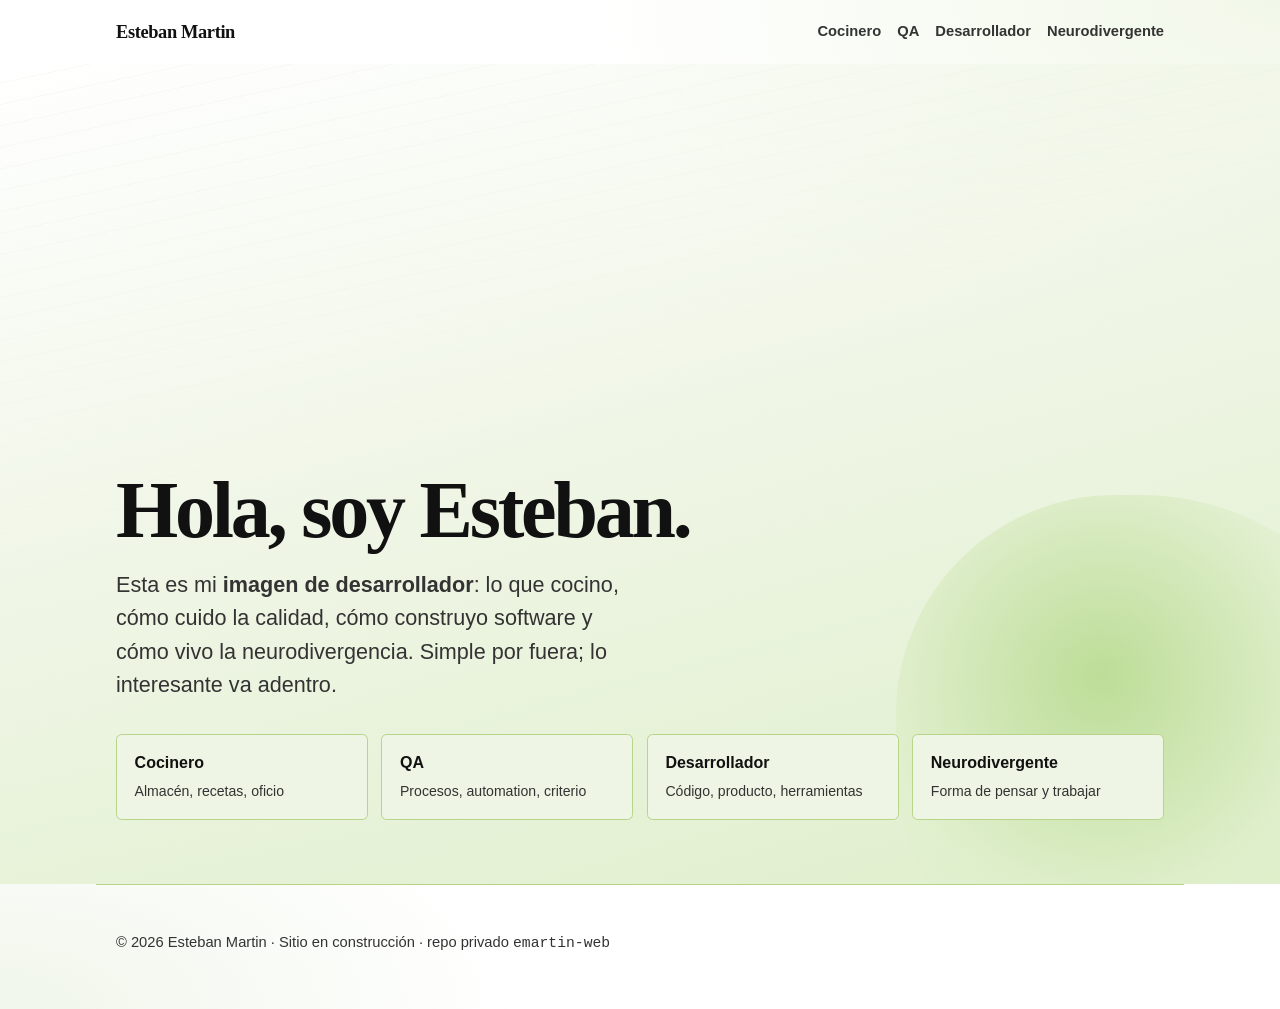
==== index.html @ 3458303c "chore: initial static skeleton for personal developer site" ====
<!DOCTYPE html>
<html lang="es-AR">
<head>
  <meta charset="utf-8" />
  <meta name="viewport" content="width=device-width, initial-scale=1" />
  <title>Esteban Martin — cocinero, QA, desarrollador</title>
  <meta name="description" content="Imagen de desarrollador: cocina, calidad, código y neurodivergencia. Sitio personal en construcción." />
  <meta name="robots" content="noindex, nofollow" />
  <link rel="stylesheet" href="assets/css/site.css" />
</head>
<body>
  <a class="skip" href="#contenido">Saltar al contenido</a>
  <header class="site-header">
    <a class="logo" href="./">Esteban Martin</a>
    <nav class="nav" aria-label="Principal">
      <a href="cocina/">Cocinero</a>
      <a href="qa/">QA</a>
      <a href="dev/">Desarrollador</a>
      <a href="neuro/">Neurodivergente</a>
    </nav>
  </header>

  <main id="contenido" class="hero">
    <div class="hero-plane" aria-hidden="true"></div>
    <div class="hero-inner">
      <h1 class="brand-hero">Hola, soy Esteban.</h1>
      <p class="hero-lead">
        Esta es mi <strong>imagen de desarrollador</strong>: lo que cocino, cómo cuido la calidad,
        cómo construyo software y cómo vivo la neurodivergencia. Simple por fuera; lo interesante
        va adentro.
      </p>
      <nav class="pillar-grid" aria-label="Ejes personales">
        <a class="pillar-card" href="cocina/">Cocinero<span>Almacén, recetas, oficio</span></a>
        <a class="pillar-card" href="qa/">QA<span>Procesos, automation, criterio</span></a>
        <a class="pillar-card" href="dev/">Desarrollador<span>Código, producto, herramientas</span></a>
        <a class="pillar-card" href="neuro/">Neurodivergente<span>Forma de pensar y trabajar</span></a>
      </nav>
    </div>
  </main>

  <footer class="site-footer">
    <p>© 2026 Esteban Martin · Sitio en construcción · repo privado <code>emartin-web</code></p>
  </footer>
</body>
</html>
---- assets/css/site.css ----
/* emartin-web · paleta inspirada en Guía Almacén Gourmet + verdes Lista Criolla */
:root {
  --bg: #ffffff;
  --text: #111111;
  --muted: #333333;
  --surface: #eef5e4;
  --surface-2: #ddeec8;
  --primary: #6fa839;
  --primary-dark: #5a8f2e;
  --primary-line: #b8d48a;
  --accent-glow: #8bc34a;
  --link: #2d6a1e;
  --max: 68rem;
  --font-display: "Iowan Old Style", "Palatino Linotype", Palatino, Georgia, serif;
  --font-body: "Avenir Next", "Segoe UI", "Helvetica Neue", Helvetica, sans-serif;
}

*,
*::before,
*::after {
  box-sizing: border-box;
}

html {
  scroll-behavior: smooth;
}

body {
  margin: 0;
  min-height: 100vh;
  font-family: var(--font-body);
  color: var(--text);
  background:
    radial-gradient(110% 70% at 100% 0%, rgba(143, 195, 74, 0.12) 0%, transparent 50%),
    radial-gradient(90% 55% at 0% 100%, rgba(111, 168, 57, 0.1) 0%, transparent 45%),
    var(--bg);
  line-height: 1.55;
}

a {
  color: var(--link);
}

a:hover {
  text-decoration-thickness: 2px;
}

.skip {
  position: absolute;
  left: -999px;
  top: 0;
  background: var(--text);
  color: var(--bg);
  padding: 0.5rem 1rem;
  z-index: 100;
}

.skip:focus {
  left: 0.5rem;
  top: 0.5rem;
}

.site-header {
  display: flex;
  align-items: center;
  justify-content: space-between;
  gap: 1rem;
  max-width: var(--max);
  margin: 0 auto;
  padding: 1.1rem 1.25rem;
}

.logo {
  font-family: var(--font-display);
  font-weight: 700;
  font-size: 1.15rem;
  letter-spacing: -0.02em;
  color: var(--text);
  text-decoration: none;
}

.nav {
  display: flex;
  flex-wrap: wrap;
  gap: 0.5rem 1rem;
  justify-content: flex-end;
}

.nav a {
  color: var(--muted);
  text-decoration: none;
  font-size: 0.92rem;
  font-weight: 600;
}

.nav a:hover,
.nav a[aria-current="page"] {
  color: var(--primary-dark);
  text-decoration: underline;
  text-underline-offset: 0.2em;
}

.hero {
  min-height: calc(100vh - 5rem);
  display: grid;
  align-items: end;
  position: relative;
  overflow: hidden;
}

.hero-plane {
  position: absolute;
  inset: 0;
  background:
    linear-gradient(165deg, rgba(255, 255, 255, 0.2) 0%, rgba(238, 245, 228, 0.9) 45%, rgba(221, 238, 200, 0.95) 100%),
    repeating-linear-gradient(
      -12deg,
      transparent,
      transparent 20px,
      rgba(111, 168, 57, 0.06) 20px,
      rgba(111, 168, 57, 0.06) 21px
    );
}

.hero-plane::after {
  content: "";
  position: absolute;
  right: -10%;
  bottom: -15%;
  width: min(58vw, 32rem);
  height: min(58vw, 32rem);
  border-radius: 45% 55% 50% 50%;
  background: radial-gradient(circle at 40% 35%, var(--accent-glow) 0%, var(--surface-2) 50%, transparent 72%);
  opacity: 0.45;
}

.hero-inner {
  position: relative;
  z-index: 1;
  max-width: var(--max);
  width: 100%;
  margin: 0 auto;
  padding: 2rem 1.25rem 4rem;
}

.brand-hero {
  font-family: var(--font-display);
  font-size: clamp(2.6rem, 9vw, 5rem);
  line-height: 1.02;
  letter-spacing: -0.04em;
  margin: 0 0 1rem;
  font-weight: 700;
}

.hero-lead {
  font-size: clamp(1.1rem, 2.4vw, 1.35rem);
  max-width: 32rem;
  margin: 0 0 1.75rem;
  color: var(--muted);
}

.pillar-grid {
  display: grid;
  grid-template-columns: repeat(auto-fit, minmax(11rem, 1fr));
  gap: 0.85rem;
  margin: 2rem 0 0;
}

.pillar-card {
  display: block;
  padding: 1rem 1.1rem;
  background: var(--surface);
  border: 1px solid var(--primary-line);
  border-radius: 0.35rem;
  text-decoration: none;
  color: var(--text);
  font-weight: 700;
  transition: transform 0.15s ease, border-color 0.15s ease;
}

.pillar-card:hover {
  transform: translateY(-2px);
  border-color: var(--primary);
  text-decoration: none;
}

.pillar-card span {
  display: block;
  font-weight: 500;
  font-size: 0.88rem;
  color: var(--muted);
  margin-top: 0.35rem;
}

.page {
  max-width: 44rem;
  margin: 0 auto;
  padding: 1.5rem 1.25rem 4rem;
}

.page h1 {
  font-family: var(--font-display);
  font-size: clamp(2rem, 5vw, 2.6rem);
  letter-spacing: -0.03em;
  margin: 0 0 0.75rem;
}

.page .meta {
  color: var(--muted);
  margin: 0 0 1.5rem;
}

.panel {
  background: var(--surface);
  padding: 1.1rem 1.2rem;
  margin: 1.25rem 0;
  border: 1px solid var(--primary-line);
  border-radius: 0.25rem;
}

.site-footer {
  max-width: var(--max);
  margin: 0 auto;
  padding: 2rem 1.25rem 2.5rem;
  border-top: 1px solid var(--primary-line);
  color: var(--muted);
  font-size: 0.92rem;
}

@media (prefers-reduced-motion: reduce) {
  * {
    animation: none !important;
    transition: none !important;
  }
}

@media (max-width: 640px) {
  .site-header {
    flex-direction: column;
    align-items: flex-start;
  }
}
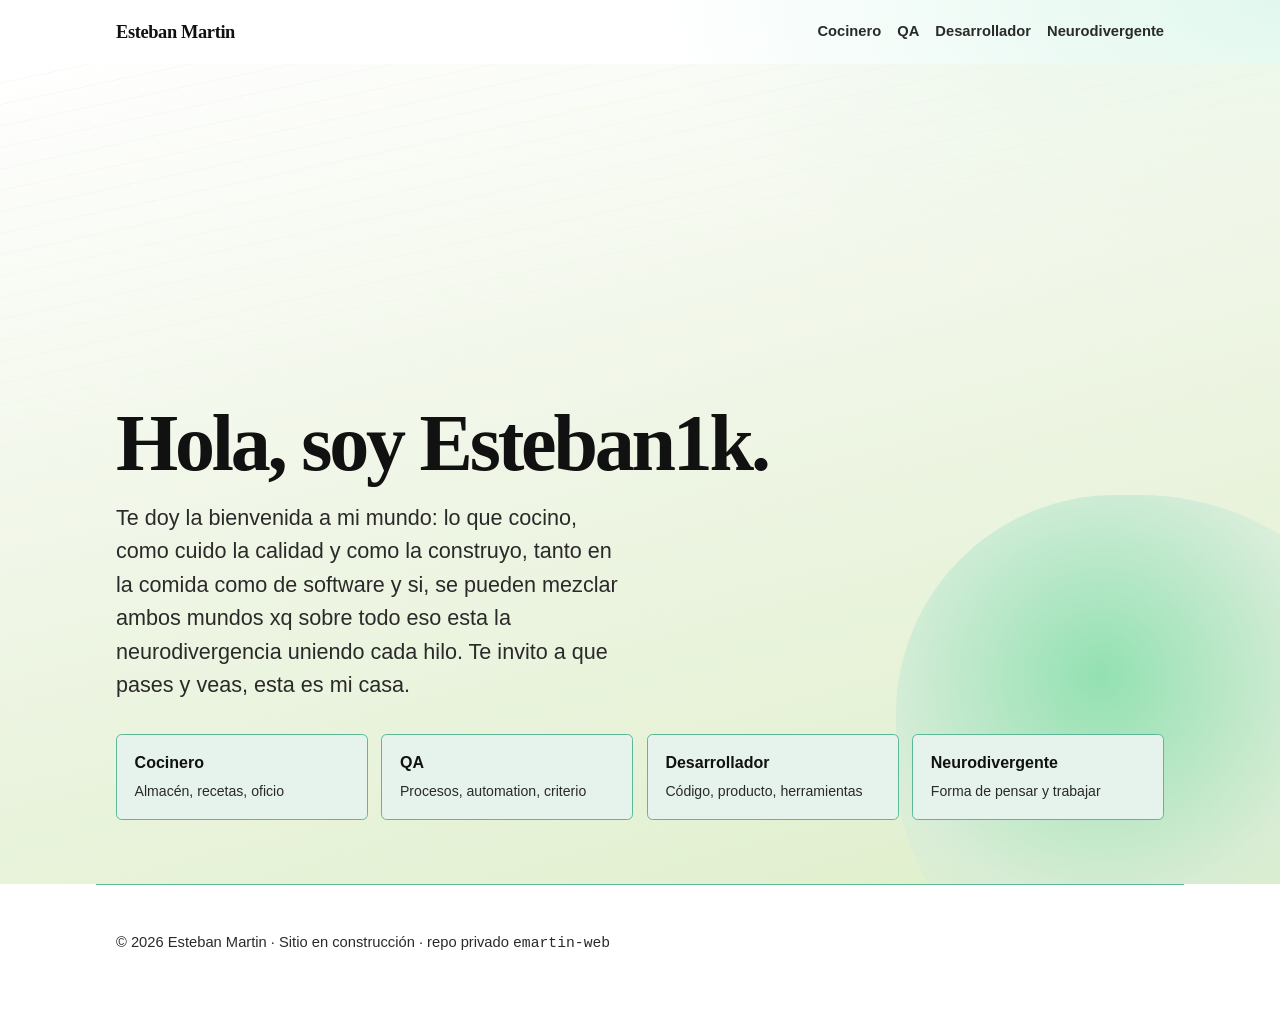
==== commit 9d3fcc6d: "content: Esteban1k greeting, welcome copy; olive-green palette" ====
--- a/index.html
+++ b/index.html
@@ -23,11 +23,11 @@
   <main id="contenido" class="hero">
     <div class="hero-plane" aria-hidden="true"></div>
     <div class="hero-inner">
-      <h1 class="brand-hero">Hola, soy Esteban.</h1>
+      <h1 class="brand-hero">Hola, soy Esteban1k.</h1>
       <p class="hero-lead">
-        Esta es mi <strong>imagen de desarrollador</strong>: lo que cocino, cómo cuido la calidad,
-        cómo construyo software y cómo vivo la neurodivergencia. Simple por fuera; lo interesante
-        va adentro.
+        Te doy la bienvenida a mi mundo: lo que cocino, como cuido la calidad y como la construyo,
+        tanto en la comida como de software y si, se pueden mezclar ambos mundos xq sobre todo eso
+        esta la neurodivergencia uniendo cada hilo. Te invito a que pases y veas, esta es mi casa.
       </p>
       <nav class="pillar-grid" aria-label="Ejes personales">
         <a class="pillar-card" href="cocina/">Cocinero<span>Almacén, recetas, oficio</span></a>
--- a/assets/css/site.css
+++ b/assets/css/site.css
@@ -2,14 +2,14 @@
 :root {
   --bg: #ffffff;
   --text: #111111;
-  --muted: #333333;
-  --surface: #eef5e4;
-  --surface-2: #ddeec8;
-  --primary: #6fa839;
-  --primary-dark: #5a8f2e;
-  --primary-line: #b8d48a;
-  --accent-glow: #8bc34a;
-  --link: #2d6a1e;
+  --muted: #2a2a2a;
+  --surface: #e6f3ed;
+  --surface-2: #cce8dc;
+  --primary: #156b52;
+  --primary-dark: #0e5240;
+  --primary-line: #5cb896;
+  --accent-glow: #2ecc87;
+  --link: #0d6b4f;
   --max: 68rem;
   --font-display: "Iowan Old Style", "Palatino Linotype", Palatino, Georgia, serif;
   --font-body: "Avenir Next", "Segoe UI", "Helvetica Neue", Helvetica, sans-serif;
@@ -31,8 +31,7 @@
   font-family: var(--font-body);
   color: var(--text);
   background:
-    radial-gradient(110% 70% at 100% 0%, rgba(143, 195, 74, 0.12) 0%, transparent 50%),
-    radial-gradient(90% 55% at 0% 100%, rgba(111, 168, 57, 0.1) 0%, transparent 45%),
+    radial-gradient(85% 55% at 100% 0%, rgba(46, 204, 135, 0.14) 0%, transparent 58%),
     var(--bg);
   line-height: 1.55;
 }
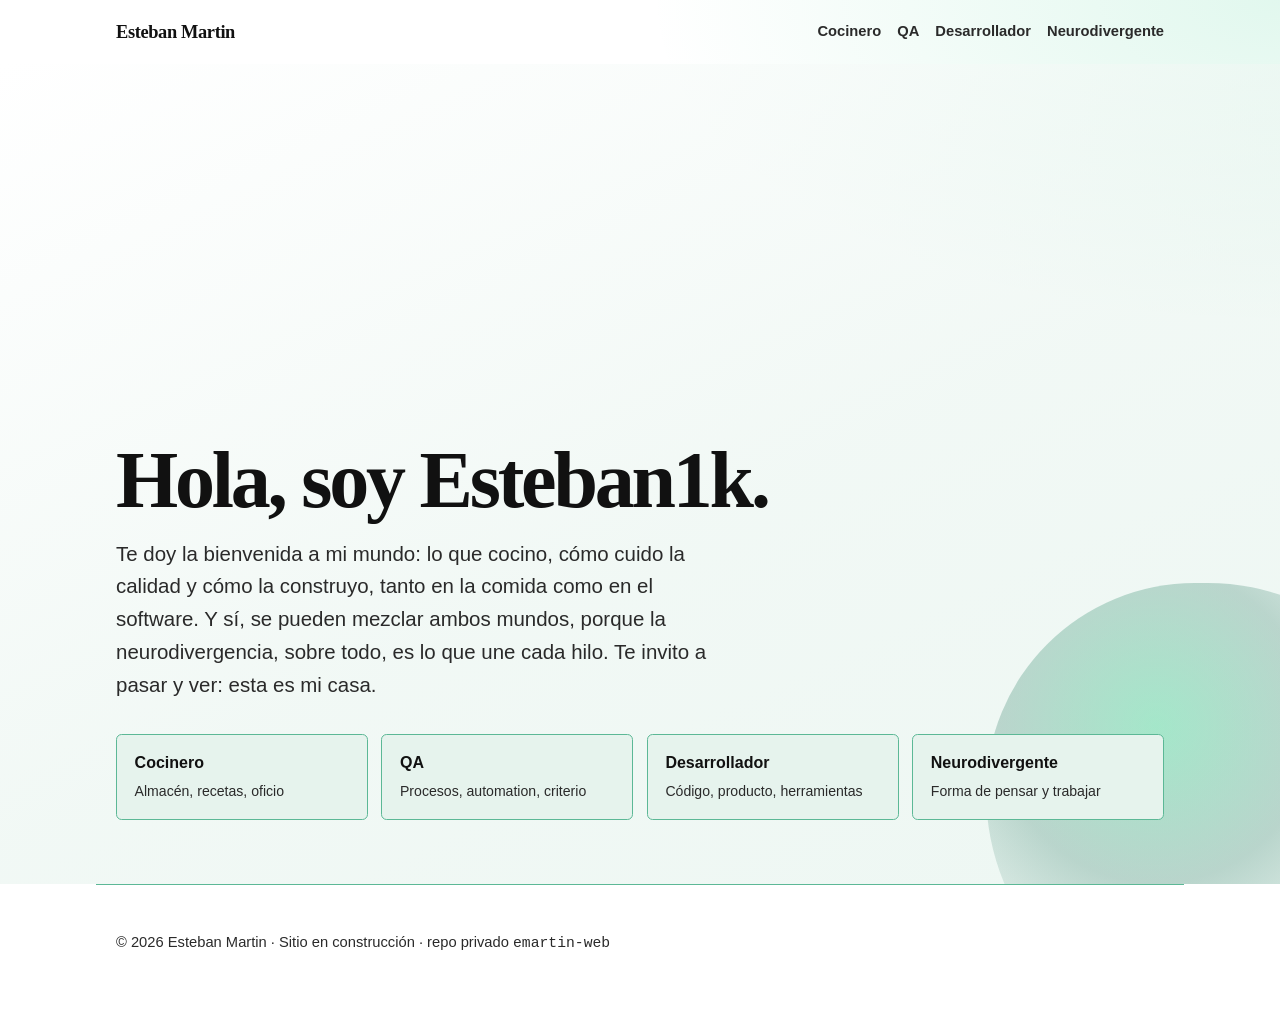
==== commit f921842f: "content: fix grammar and accents in home welcome copy" ====
--- a/index.html
+++ b/index.html
@@ -25,9 +25,9 @@
     <div class="hero-inner">
       <h1 class="brand-hero">Hola, soy Esteban1k.</h1>
       <p class="hero-lead">
-        Te doy la bienvenida a mi mundo: lo que cocino, como cuido la calidad y como la construyo,
-        tanto en la comida como de software y si, se pueden mezclar ambos mundos xq sobre todo eso
-        esta la neurodivergencia uniendo cada hilo. Te invito a que pases y veas, esta es mi casa.
+        Te doy la bienvenida a mi mundo: lo que cocino, cómo cuido la calidad y cómo la construyo,
+        tanto en la comida como en el software. Y sí, se pueden mezclar ambos mundos, porque la
+        neurodivergencia, sobre todo, es lo que une cada hilo. Te invito a pasar y ver: esta es mi casa.
       </p>
       <nav class="pillar-grid" aria-label="Ejes personales">
         <a class="pillar-card" href="cocina/">Cocinero<span>Almacén, recetas, oficio</span></a>
--- a/assets/css/site.css
+++ b/assets/css/site.css
@@ -110,27 +110,29 @@
 .hero-plane {
   position: absolute;
   inset: 0;
-  background:
-    linear-gradient(165deg, rgba(255, 255, 255, 0.2) 0%, rgba(238, 245, 228, 0.9) 45%, rgba(221, 238, 200, 0.95) 100%),
-    repeating-linear-gradient(
-      -12deg,
-      transparent,
-      transparent 20px,
-      rgba(111, 168, 57, 0.06) 20px,
-      rgba(111, 168, 57, 0.06) 21px
-    );
+  background: linear-gradient(
+    155deg,
+    rgba(255, 255, 255, 0.98) 0%,
+    rgba(230, 243, 237, 0.55) 55%,
+    rgba(204, 232, 220, 0.35) 100%
+  );
 }
 
 .hero-plane::after {
   content: "";
   position: absolute;
-  right: -10%;
-  bottom: -15%;
-  width: min(58vw, 32rem);
-  height: min(58vw, 32rem);
-  border-radius: 45% 55% 50% 50%;
-  background: radial-gradient(circle at 40% 35%, var(--accent-glow) 0%, var(--surface-2) 50%, transparent 72%);
-  opacity: 0.45;
+  right: -12%;
+  bottom: -18%;
+  width: min(52vw, 28rem);
+  height: min(52vw, 28rem);
+  border-radius: 48% 52% 45% 55%;
+  background: radial-gradient(
+    circle at 38% 32%,
+    rgba(46, 204, 135, 0.55) 0%,
+    rgba(21, 107, 82, 0.35) 38%,
+    transparent 68%
+  );
+  opacity: 0.7;
 }
 
 .hero-inner {
@@ -152,10 +154,11 @@
 }
 
 .hero-lead {
-  font-size: clamp(1.1rem, 2.4vw, 1.35rem);
-  max-width: 32rem;
+  font-size: clamp(1.05rem, 2.2vw, 1.28rem);
+  max-width: 38rem;
   margin: 0 0 1.75rem;
   color: var(--muted);
+  line-height: 1.6;
 }
 
 .pillar-grid {
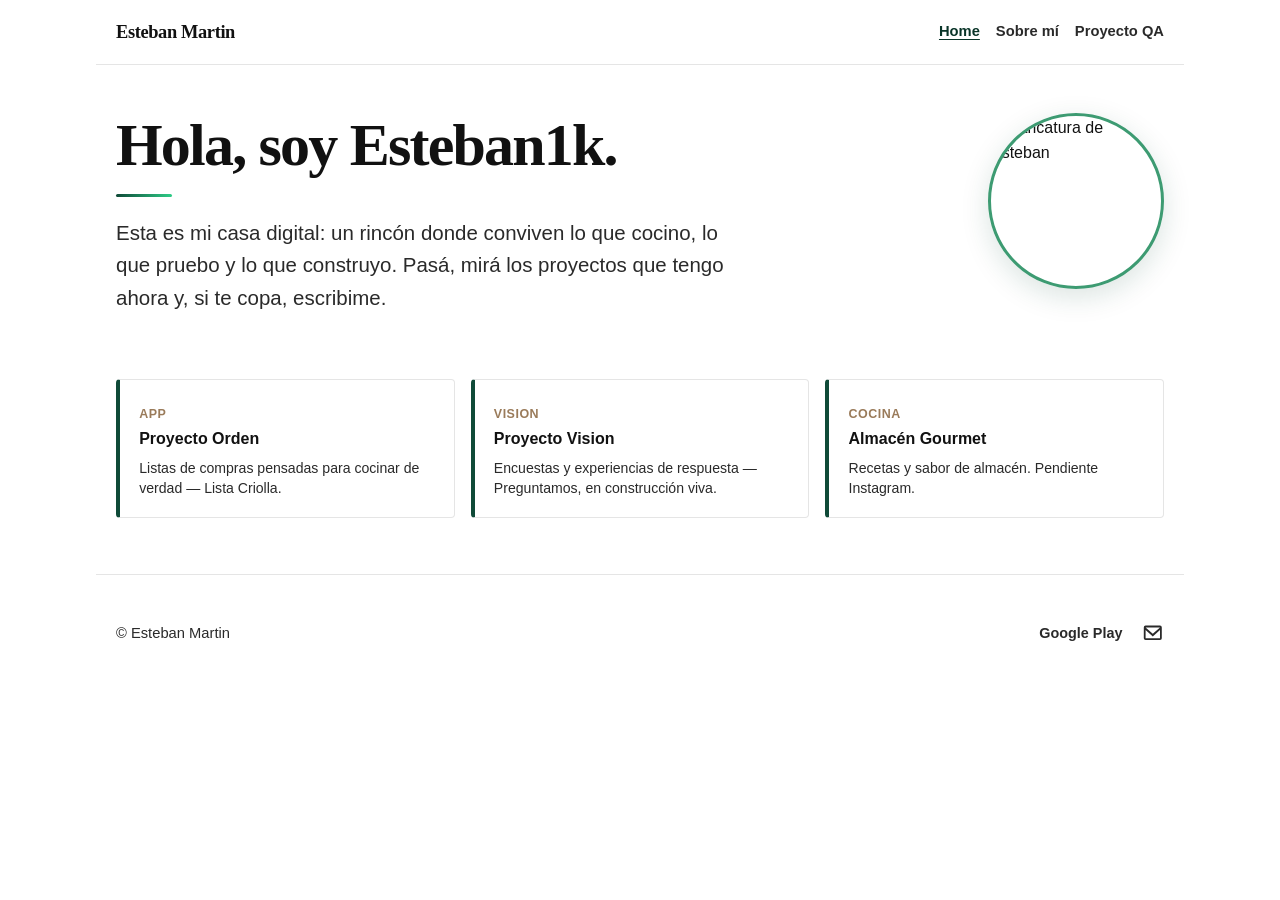
==== commit ccbbd8f7: "feat(portfolio): Esteban1k home, sobre-mi, proyecto-qa y overrides CSS - Tres tarjetas de proyecto (" ====
--- a/index.html
+++ b/index.html
@@ -1,45 +1,72 @@
 <!DOCTYPE html>
-<html lang="es-AR">
+<html lang="es">
 <head>
   <meta charset="utf-8" />
   <meta name="viewport" content="width=device-width, initial-scale=1" />
-  <title>Esteban Martin — cocinero, QA, desarrollador</title>
-  <meta name="description" content="Imagen de desarrollador: cocina, calidad, código y neurodivergencia. Sitio personal en construcción." />
+  <title>Esteban1k — cocina, calidad y código</title>
+  <meta name="description" content="Mi casa en la web: proyectos, cocina y cómo pienso la calidad." />
   <meta name="robots" content="noindex, nofollow" />
   <link rel="stylesheet" href="assets/css/site.css" />
+  <link rel="stylesheet" href="assets/css/emartin-overrides.css" />
 </head>
 <body>
   <a class="skip" href="#contenido">Saltar al contenido</a>
   <header class="site-header">
     <a class="logo" href="./">Esteban Martin</a>
     <nav class="nav" aria-label="Principal">
-      <a href="cocina/">Cocinero</a>
-      <a href="qa/">QA</a>
-      <a href="dev/">Desarrollador</a>
-      <a href="neuro/">Neurodivergente</a>
+      <a href="./" aria-current="page">Home</a>
+      <a href="sobre-mi.html">Sobre mí</a>
+      <a href="proyecto-qa.html">Proyecto QA</a>
     </nav>
   </header>
 
   <main id="contenido" class="hero">
-    <div class="hero-plane" aria-hidden="true"></div>
     <div class="hero-inner">
-      <h1 class="brand-hero">Hola, soy Esteban1k.</h1>
-      <p class="hero-lead">
-        Te doy la bienvenida a mi mundo: lo que cocino, cómo cuido la calidad y cómo la construyo,
-        tanto en la comida como en el software. Y sí, se pueden mezclar ambos mundos, porque la
-        neurodivergencia, sobre todo, es lo que une cada hilo. Te invito a pasar y ver: esta es mi casa.
-      </p>
-      <nav class="pillar-grid" aria-label="Ejes personales">
-        <a class="pillar-card" href="cocina/">Cocinero<span>Almacén, recetas, oficio</span></a>
-        <a class="pillar-card" href="qa/">QA<span>Procesos, automation, criterio</span></a>
-        <a class="pillar-card" href="dev/">Desarrollador<span>Código, producto, herramientas</span></a>
-        <a class="pillar-card" href="neuro/">Neurodivergente<span>Forma de pensar y trabajar</span></a>
+      <div class="hero-layout">
+        <div>
+          <h1 class="brand-hero">Hola, soy Esteban1k.</h1>
+          <p class="hero-lead">
+            Esta es mi casa digital: un rincón donde conviven lo que cocino, lo que pruebo y lo que construyo.
+            Pasá, mirá los proyectos que tengo ahora y, si te copa, escribime.
+          </p>
+        </div>
+        <!-- Avatar caricatura definitivo; no reemplazar por foto -->
+        <img class="hero-avatar" src="assets/img/caricature.png" width="176" height="176" alt="Caricatura de Esteban" />
+      </div>
+
+      <nav class="project-grid" aria-label="Proyectos destacados">
+        <a class="project-card" href="https://listacriolla.app" rel="noopener noreferrer">
+          <span class="tag">App</span>
+          Proyecto Orden
+          <span>Listas de compras pensadas para cocinar de verdad — Lista Criolla.</span>
+        </a>
+        <a class="project-card" href="https://preguntamos.app" rel="noopener noreferrer">
+          <span class="tag">Vision</span>
+          Proyecto Vision
+          <span>Encuestas y experiencias de respuesta — Preguntamos, en construcción viva.</span>
+        </a>
+        <a class="project-card project-card--earth" href="#" aria-disabled="true">
+          <span class="tag">Cocina</span>
+          Almacén Gourmet
+          <span>Recetas y sabor de almacén. Pendiente Instagram.</span>
+        </a>
       </nav>
     </div>
   </main>
 
   <footer class="site-footer">
-    <p>© 2026 Esteban Martin · Sitio en construcción · repo privado <code>emartin-web</code></p>
+    <div class="site-footer-row">
+      <p>© Esteban Martin</p>
+      <div class="footer-links">
+        <a href="https://play.google.com/store/apps/dev?id=8246162642452157916" rel="noopener noreferrer">Google Play</a>
+        <!-- Confirmar con Esteban que hola@emartin.com.ar es el mailto definitivo -->
+        <a class="footer-mail" href="mailto:hola@emartin.com.ar" aria-label="Enviar correo a Esteban">
+          <svg viewBox="0 0 24 24" aria-hidden="true" focusable="false">
+            <path d="M20 4H4a2 2 0 0 0-2 2v12a2 2 0 0 0 2 2h16a2 2 0 0 0 2-2V6a2 2 0 0 0-2-2zm0 2v.01L12 13 4 6.01V6h16zM4 18V8.99l8 6.99 8-6.99V18H4z"/>
+          </svg>
+        </a>
+      </div>
+    </div>
   </footer>
 </body>
-</html>
+</html>
--- a/assets/css/site.css
+++ b/assets/css/site.css
@@ -3,8 +3,9 @@
   --bg: #ffffff;
   --text: #111111;
   --muted: #2a2a2a;
-  --surface: #e6f3ed;
-  --surface-2: #cce8dc;
+  --surface: #fafafa;
+  --surface-2: #f3f3f3;
+  --border: #e5e5e5;
   --primary: #156b52;
   --primary-dark: #0e5240;
   --primary-line: #5cb896;
@@ -30,9 +31,7 @@
   min-height: 100vh;
   font-family: var(--font-body);
   color: var(--text);
-  background:
-    radial-gradient(85% 55% at 100% 0%, rgba(46, 204, 135, 0.14) 0%, transparent 58%),
-    var(--bg);
+  background: var(--bg);
   line-height: 1.55;
 }
 
@@ -67,6 +66,7 @@
   max-width: var(--max);
   margin: 0 auto;
   padding: 1.1rem 1.25rem;
+  border-bottom: 1px solid var(--border);
 }
 
 .logo {
@@ -99,58 +99,40 @@
   text-underline-offset: 0.2em;
 }
 
+/* Home hero — estilo editorial (portfolio + recetario): blanco, sin degradés */
 .hero {
-  min-height: calc(100vh - 5rem);
-  display: grid;
-  align-items: end;
-  position: relative;
-  overflow: hidden;
+  min-height: auto;
+  display: block;
 }
 
 .hero-plane {
-  position: absolute;
-  inset: 0;
-  background: linear-gradient(
-    155deg,
-    rgba(255, 255, 255, 0.98) 0%,
-    rgba(230, 243, 237, 0.55) 55%,
-    rgba(204, 232, 220, 0.35) 100%
-  );
-}
-
-.hero-plane::after {
-  content: "";
-  position: absolute;
-  right: -12%;
-  bottom: -18%;
-  width: min(52vw, 28rem);
-  height: min(52vw, 28rem);
-  border-radius: 48% 52% 45% 55%;
-  background: radial-gradient(
-    circle at 38% 32%,
-    rgba(46, 204, 135, 0.55) 0%,
-    rgba(21, 107, 82, 0.35) 38%,
-    transparent 68%
-  );
-  opacity: 0.7;
+  display: none;
 }
 
 .hero-inner {
-  position: relative;
-  z-index: 1;
   max-width: var(--max);
   width: 100%;
   margin: 0 auto;
-  padding: 2rem 1.25rem 4rem;
+  padding: 3rem 1.25rem 3.5rem;
 }
 
 .brand-hero {
   font-family: var(--font-display);
-  font-size: clamp(2.6rem, 9vw, 5rem);
-  line-height: 1.02;
-  letter-spacing: -0.04em;
-  margin: 0 0 1rem;
+  font-size: clamp(2.4rem, 7vw, 3.75rem);
+  line-height: 1.08;
+  letter-spacing: -0.03em;
+  margin: 0 0 1.25rem;
   font-weight: 700;
+}
+
+.brand-hero::after {
+  content: "";
+  display: block;
+  width: 3.5rem;
+  height: 3px;
+  margin-top: 1rem;
+  background: var(--primary);
+  border-radius: 2px;
 }
 
 .hero-lead {
@@ -170,19 +152,20 @@
 
 .pillar-card {
   display: block;
-  padding: 1rem 1.1rem;
-  background: var(--surface);
-  border: 1px solid var(--primary-line);
-  border-radius: 0.35rem;
+  padding: 1rem 1.1rem 1rem 1.15rem;
+  background: var(--bg);
+  border: 1px solid var(--border);
+  border-left: 4px solid var(--primary);
+  border-radius: 0.25rem;
   text-decoration: none;
   color: var(--text);
   font-weight: 700;
-  transition: transform 0.15s ease, border-color 0.15s ease;
+  transition: border-color 0.15s ease, box-shadow 0.15s ease;
 }
 
 .pillar-card:hover {
-  transform: translateY(-2px);
-  border-color: var(--primary);
+  border-left-color: var(--accent-glow);
+  box-shadow: 0 2px 12px rgba(0, 0, 0, 0.06);
   text-decoration: none;
 }
 
@@ -216,7 +199,7 @@
   background: var(--surface);
   padding: 1.1rem 1.2rem;
   margin: 1.25rem 0;
-  border: 1px solid var(--primary-line);
+  border: 1px solid var(--border);
   border-radius: 0.25rem;
 }
 
@@ -224,7 +207,7 @@
   max-width: var(--max);
   margin: 0 auto;
   padding: 2rem 1.25rem 2.5rem;
-  border-top: 1px solid var(--primary-line);
+  border-top: 1px solid var(--border);
   color: var(--muted);
   font-size: 0.92rem;
 }
--- a/assets/css/emartin-overrides.css
+++ b/assets/css/emartin-overrides.css
@@ -0,0 +1,159 @@
+/* emartin-web · decisiones 4B+6C: oliva oscuro con brillo + acento tierra/cocina */
+
+:root {
+  --primary: #0f4a38;
+  --primary-dark: #0a3529;
+  --primary-line: #3d9b72;
+  --accent-glow: #2ecc87;
+  --accent-earth: #9a7b5a;
+  --accent-earth-soft: #c4a882;
+  --link: #0d5c45;
+  --surface: #f7f6f3;
+  --surface-2: #efe9e1;
+}
+
+.brand-hero::after {
+  background: linear-gradient(90deg, var(--primary), var(--accent-glow));
+}
+
+.pillar-card,
+.project-card {
+  border-left-color: var(--primary);
+}
+
+.pillar-card:hover,
+.project-card:hover {
+  border-left-color: var(--accent-glow);
+  box-shadow: 0 4px 18px rgba(15, 74, 56, 0.1);
+}
+
+.project-card--earth {
+  border-left-color: var(--accent-earth);
+}
+
+.project-card--earth:hover {
+  border-left-color: var(--accent-earth-soft);
+}
+
+.hero-layout {
+  display: grid;
+  grid-template-columns: minmax(0, 1fr) auto;
+  gap: 2rem;
+  align-items: start;
+}
+
+.hero-avatar {
+  width: clamp(7rem, 22vw, 11rem);
+  height: auto;
+  border-radius: 50%;
+  border: 3px solid var(--primary-line);
+  box-shadow: 0 8px 28px rgba(15, 74, 56, 0.15);
+}
+
+.project-grid {
+  display: grid;
+  grid-template-columns: repeat(auto-fit, minmax(14rem, 1fr));
+  gap: 1rem;
+  margin: 2.25rem 0 0;
+}
+
+.project-card {
+  display: block;
+  padding: 1.15rem 1.2rem;
+  background: var(--bg);
+  border: 1px solid var(--border);
+  border-left: 4px solid var(--primary);
+  border-radius: 0.25rem;
+  text-decoration: none;
+  color: var(--text);
+  font-weight: 700;
+  transition: border-color 0.15s ease, box-shadow 0.15s ease;
+}
+
+.project-card span {
+  display: block;
+  font-weight: 500;
+  font-size: 0.88rem;
+  color: var(--muted);
+  margin-top: 0.4rem;
+  line-height: 1.45;
+}
+
+.project-card .tag {
+  font-size: 0.78rem;
+  font-weight: 600;
+  letter-spacing: 0.04em;
+  text-transform: uppercase;
+  color: var(--accent-earth);
+  margin-bottom: 0.25rem;
+}
+
+.stack-section {
+  margin: 2rem 0 0;
+  padding-top: 1.5rem;
+  border-top: 1px solid var(--border);
+}
+
+.stack-section h2 {
+  font-family: var(--font-display);
+  font-size: 1.35rem;
+  margin: 0 0 0.65rem;
+  color: var(--primary-dark);
+}
+
+.stack-section p {
+  margin: 0;
+  color: var(--muted);
+  line-height: 1.6;
+}
+
+.site-footer-row {
+  display: flex;
+  flex-wrap: wrap;
+  align-items: center;
+  justify-content: space-between;
+  gap: 1rem;
+}
+
+.footer-links {
+  display: flex;
+  align-items: center;
+  gap: 1.25rem;
+}
+
+.footer-links a {
+  color: var(--muted);
+  text-decoration: none;
+  font-weight: 600;
+  font-size: 0.9rem;
+}
+
+.footer-links a:hover {
+  color: var(--primary-dark);
+}
+
+.footer-mail svg {
+  display: block;
+  width: 1.35rem;
+  height: 1.35rem;
+  fill: currentColor;
+}
+
+.qa-github {
+  margin-top: 1.5rem;
+  font-size: 0.9rem;
+}
+
+.qa-github a {
+  color: var(--muted);
+}
+
+@media (max-width: 720px) {
+  .hero-layout {
+    grid-template-columns: 1fr;
+  }
+
+  .hero-avatar {
+    justify-self: start;
+  }
+}
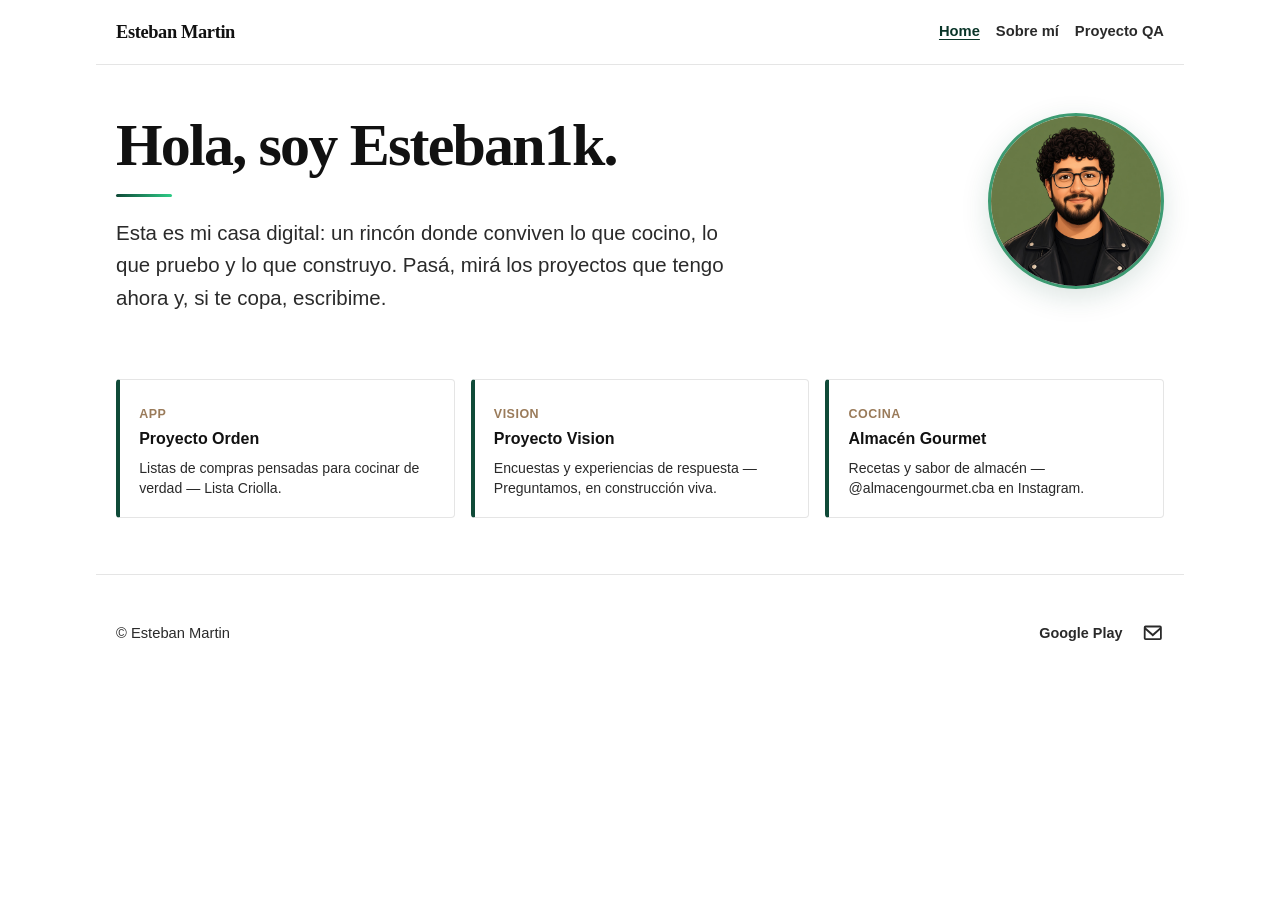
==== commit 5e660bc1: "fix(portfolio): URLs confirmadas, avatar y mailto definitivo - Almacén → Instagram almacengourmet.cb" ====
--- a/index.html
+++ b/index.html
@@ -31,7 +31,7 @@
           </p>
         </div>
         <!-- Avatar caricatura definitivo; no reemplazar por foto -->
-        <img class="hero-avatar" src="assets/img/caricature.png" width="176" height="176" alt="Caricatura de Esteban" />
+        <img class="hero-avatar" src="assets/img/avatar-caricature-green.jpg" width="176" height="176" alt="Caricatura de Esteban" />
       </div>
 
       <nav class="project-grid" aria-label="Proyectos destacados">
@@ -45,10 +45,10 @@
           Proyecto Vision
           <span>Encuestas y experiencias de respuesta — Preguntamos, en construcción viva.</span>
         </a>
-        <a class="project-card project-card--earth" href="#" aria-disabled="true">
+        <a class="project-card project-card--earth" href="https://www.instagram.com/almacengourmet.cba/" rel="noopener noreferrer">
           <span class="tag">Cocina</span>
           Almacén Gourmet
-          <span>Recetas y sabor de almacén. Pendiente Instagram.</span>
+          <span>Recetas y sabor de almacén — @almacengourmet.cba en Instagram.</span>
         </a>
       </nav>
     </div>
@@ -59,7 +59,6 @@
       <p>© Esteban Martin</p>
       <div class="footer-links">
         <a href="https://play.google.com/store/apps/dev?id=8246162642452157916" rel="noopener noreferrer">Google Play</a>
-        <!-- Confirmar con Esteban que hola@emartin.com.ar es el mailto definitivo -->
         <a class="footer-mail" href="mailto:hola@emartin.com.ar" aria-label="Enviar correo a Esteban">
           <svg viewBox="0 0 24 24" aria-hidden="true" focusable="false">
             <path d="M20 4H4a2 2 0 0 0-2 2v12a2 2 0 0 0 2 2h16a2 2 0 0 0 2-2V6a2 2 0 0 0-2-2zm0 2v.01L12 13 4 6.01V6h16zM4 18V8.99l8 6.99 8-6.99V18H4z"/>
